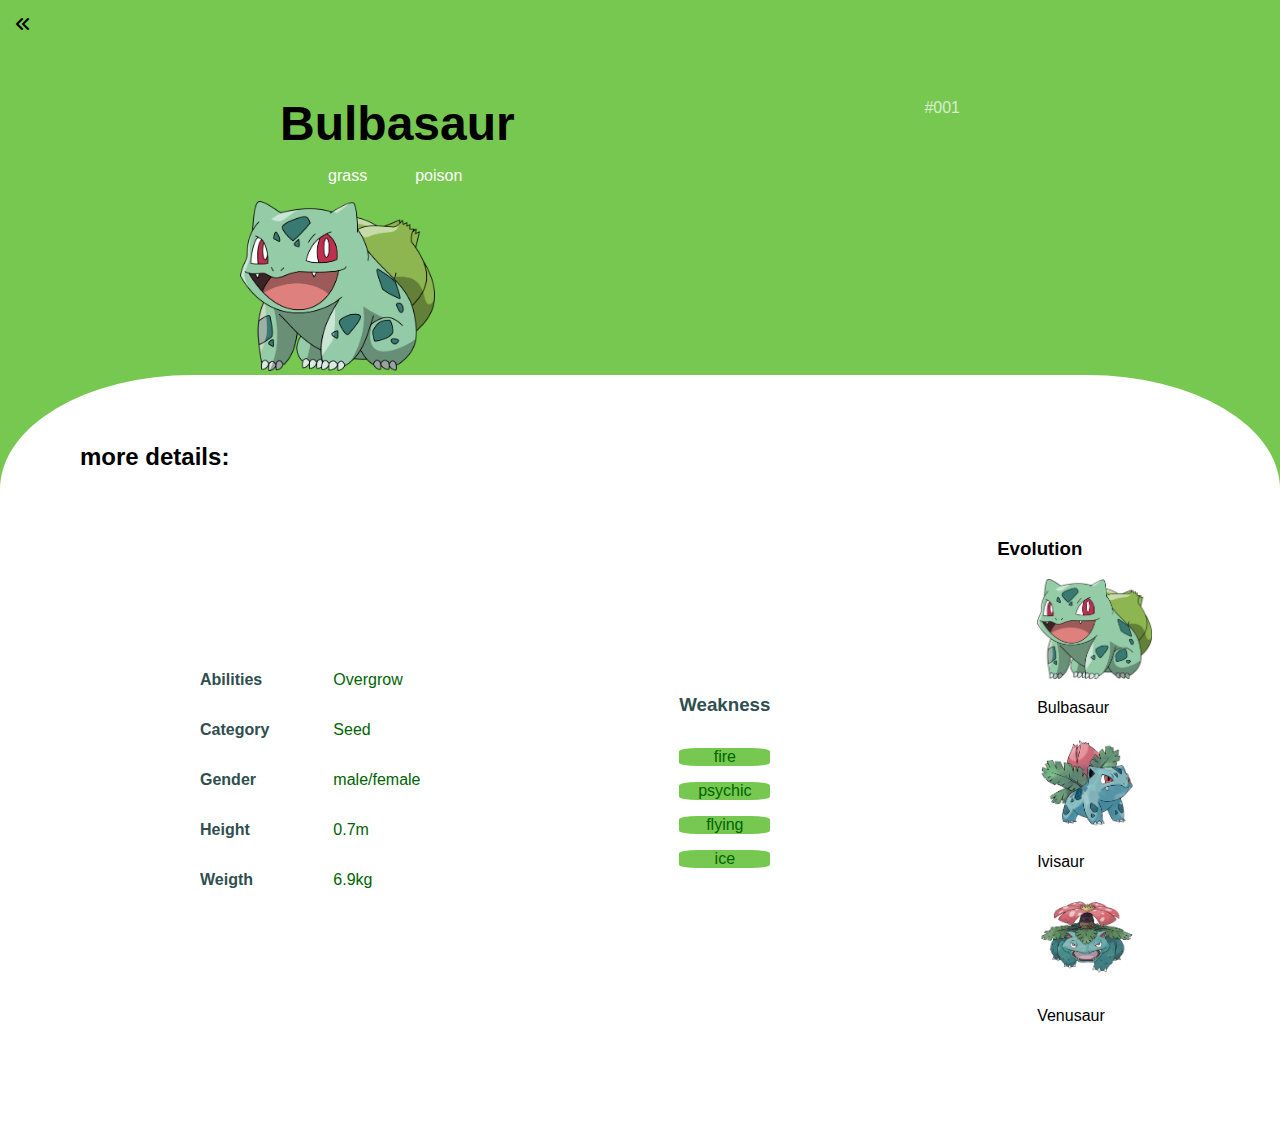
==== pokemonDetail.html @ 1427b0fa "alteraçẽs iniciais desafio da DIO" ====
<!DOCTYPE html>
<html lang="en">
<head>
    <meta charset="UTF-8">
    <meta http-equiv="X-UA-Compatible" content="IE=edge">
    <meta name="viewport" content="width=device-width, initial-scale=1.0">
    <!--icon link-->
    <link rel="stylesheet" href="https://cdnjs.cloudflare.com/ajax/libs/font-awesome/6.0.0-beta3/css/all.min.css">
    
    <link rel="stylesheet" href="assets/css/details.css">
    <title>Details</title>
</head>
<body>
    <i  class="fas fa-angle-double-left"></i>
    <section class="top">
        <ol class="nameAndId">
            <li>
                <h1 class="namePokemon">Bulbasaur</h1>
            </li>
            <li><span class="idPokemon">#001</span></li>
        </ol>
        <ol class="types">
            <li class="type">grass</li>
            <li class="type">poison</li>
        </ol>    
        <img class="pokemonPicture"src="assets/css/pokemonsImg/Bulbasaur.png" alt="Bulbasaur">
    </section>
    

    <section class= "bottom">
        <h2 class="titleDetails">more details:</h2>
        <ol class="datailsContent">
            <li class="datailsTable">
                <ol class="table">
                    <li>
                        <ol class="tableHead">
                            <li class="line">Abilities</li>
                            <li class="line">Category</li>
                            <li class="line">Gender</li>
                            <li class="line">Height</li>
                            <li class="line">Weigth</li>
                        </ol>
                    </li>
                    <li>
                        <ol class="tableData">
                            <li class="line">Overgrow</li>
                            <li class="line">Seed</li>
                            <li class="line">male/female</li>
                            <li class="line">0.7m</li>
                            <li class="line">6.9kg</li>
                        </ol>
                    </li>

                </ol>
            </li>
            <li class="weaknessContent">
                <h3 class="weaknessTitle">Weakness</h3>
                <ol class="weakness">
                    <li class="oneWeakness">fire</li>
                    <li class="oneWeakness">psychic</li>
                    <li class="oneWeakness">flying</li>
                    <li class="oneWeakness">ice</li>
                </ol>
            </li>
            <li class="evolutionContent">
                <h3 class="evolutionTitle">Evolution</h3>
                <ol class="evolution">
                    <li class="pokemonEvolution">
                        <img class="pokemonPictureEvolution" src="assets/css/pokemonsImg/Bulbasaur.png" alt="Bulbasaur">
                        <p>Bulbasaur</p>
                    </li>
                    <li class="pokemonEvolution">
                        <img class="pokemonPictureEvolution" src="assets/css/pokemonsImg/ivysaur.png" alt="Ivisaur">
                        <p>Ivisaur</p>
                    </li>
                    <li class="pokemonEvolution">
                        <img class="pokemonPictureEvolution" src="assets/css/pokemonsImg/venusaur.png" alt="Venusaur">
                        <p>Venusaur</p>
                    </li>

                </ol>
            </li>
        </ol>
        
    </section>


</body>
</html>
---- assets/css/details.css ----
body{
    background-color: #77c850;
    font-family: 'Roboto', sans-serif;
    margin: 0;
}
.top{
    margin:0 15rem;
    
}
.fas {
    margin: 1rem;
}
.nameAndId{
    display: flex;
    flex-direction: row;
    list-style: none;
    align-items: center;
    justify-content: space-between;
}
.namePokemon{
    margin-bottom: 0;
    padding-bottom: 0;
    font-size: 3rem;
    text-transform: capitalize; 
}
.idPokemon{
    margin: 0;
    margin-right: 5rem;
    padding: 0;
    color: #fff;
    opacity: 70%;
}
.types{
    display: flex;
    flex-direction: row;
    list-style: none;
    margin-right: 0;
    text-align: left;
    
}
.type{
    color: #fff;
    font-size: 1rem;
    margin-left: 3rem;
 }

.pokemonPicture{
    max-width: 100%;/*não sair do tamamnho maximo*/
    height: 170px;

}
.bottom{
    background-color: #fff;
    border-radius: 15% 15% 0 0;
    margin: 0;
    padding: 3rem 5rem;
}
.datailsContent{
    padding: 0;
    margin: 3rem;
    list-style: none;
    display: flex;
    flex-direction: row;
    align-items: center;
    justify-content: space-between;
}
.table{
    display: flex;
    flex-direction: row;
    list-style: none;
    margin-right: 0;
    text-align: left;
}
.tableHead{
    list-style: none;
    padding: 1rem;
    font-weight: bolder;
}
.tableHead .line{
    padding: 1rem;
    color: darkslategrey;
}

.tableData{
    list-style: none;
    padding: 1rem;
    color: darkgreen;
}
.tableData .line{
    padding: 1rem;
}
.weaknessTitle{
    color: darkslategrey;
    margin-bottom: 2rem;
}
.weakness{
    list-style: none;
    margin: 0;
    padding: 0;
    text-align: center;
}
.oneWeakness{
    margin-top: 0.5rem;
    margin-bottom: 1rem;
    background-color: #77c850;
    border-radius: 20%;
    color: darkgreen;
}

.evolutionContent{
    align-items: center;
}
.evolution{
    list-style: none;
}
.pokemonPictureEvolution{
    max-width: 100%;/*não sair do tamamnho maximo*/
    height: 100px;
}
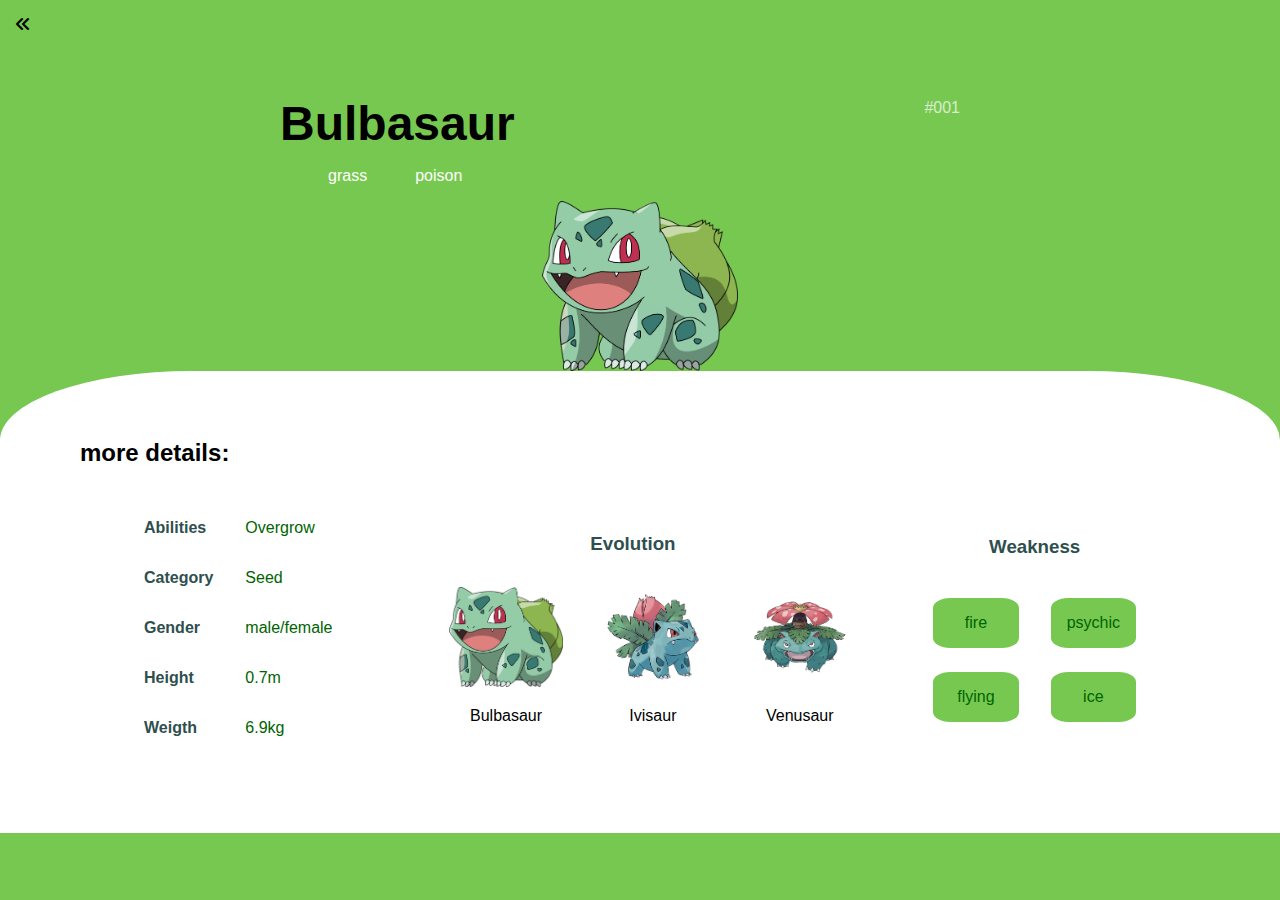
==== commit e6f9e3a2: "desafio dio com css ainda não responsivo" ====
--- a/pokemonDetail.html
+++ b/pokemonDetail.html
@@ -22,8 +22,10 @@
         <ol class="types">
             <li class="type">grass</li>
             <li class="type">poison</li>
-        </ol>    
-        <img class="pokemonPicture"src="assets/css/pokemonsImg/Bulbasaur.png" alt="Bulbasaur">
+        </ol> 
+        <div class="pokemonPicture">
+            <img class="picture" src="assets/css/pokemonsImg/Bulbasaur.png" alt="Bulbasaur">
+        </div>   
     </section>
     
 
@@ -42,7 +44,7 @@
                         </ol>
                     </li>
                     <li>
-                        <ol class="tableData">
+                        <ol id="tableData" class="tableData">
                             <li class="line">Overgrow</li>
                             <li class="line">Seed</li>
                             <li class="line">male/female</li>
@@ -53,19 +55,10 @@
 
                 </ol>
             </li>
-            <li class="weaknessContent">
-                <h3 class="weaknessTitle">Weakness</h3>
-                <ol class="weakness">
-                    <li class="oneWeakness">fire</li>
-                    <li class="oneWeakness">psychic</li>
-                    <li class="oneWeakness">flying</li>
-                    <li class="oneWeakness">ice</li>
-                </ol>
-            </li>
-            <li class="evolutionContent">
-                <h3 class="evolutionTitle">Evolution</h3>
-                <ol class="evolution">
-                    <li class="pokemonEvolution">
+            <li  class="evolutionContent">
+                <h3 class="titleDetail">Evolution</h3>
+                <ol id ="evolution" class="evolution">
+                    <li  class="pokemonEvolution">
                         <img class="pokemonPictureEvolution" src="assets/css/pokemonsImg/Bulbasaur.png" alt="Bulbasaur">
                         <p>Bulbasaur</p>
                     </li>
@@ -77,7 +70,16 @@
                         <img class="pokemonPictureEvolution" src="assets/css/pokemonsImg/venusaur.png" alt="Venusaur">
                         <p>Venusaur</p>
                     </li>
-
+    
+                </ol>
+            </li>
+            <li class="weaknessContent">
+                <h3 class="titleDetail">Weakness</h3>
+                <ol class="weakness">
+                    <li class="oneWeakness">fire</li>
+                    <li class="oneWeakness">psychic</li>
+                    <li class="oneWeakness">flying</li>
+                    <li class="oneWeakness">ice</li>
                 </ol>
             </li>
         </ol>
--- a/assets/css/details.css
+++ b/assets/css/details.css
@@ -45,9 +45,12 @@
  }
 
 .pokemonPicture{
+    display: flex;
+    justify-content:center;
+}
+.picture{
     max-width: 100%;/*não sair do tamamnho maximo*/
     height: 170px;
-
 }
 .bottom{
     background-color: #fff;
@@ -57,18 +60,19 @@
 }
 .datailsContent{
     padding: 0;
-    margin: 3rem;
+    margin: 1rem 3rem 1rem 3rem;
     list-style: none;
     display: flex;
     flex-direction: row;
     align-items: center;
-    justify-content: space-between;
+    justify-content:space-between;
 }
 .table{
     display: flex;
     flex-direction: row;
     list-style: none;
-    margin-right: 0;
+    margin: 0;
+    padding: 0;
     text-align: left;
 }
 .tableHead{
@@ -77,7 +81,7 @@
     font-weight: bolder;
 }
 .tableHead .line{
-    padding: 1rem;
+    padding: 1rem 0 1rem  0;
     color: darkslategrey;
 }
 
@@ -87,9 +91,10 @@
     color: darkgreen;
 }
 .tableData .line{
-    padding: 1rem;
+    padding:  1rem 0 1rem  0;
 }
-.weaknessTitle{
+.titleDetail{
+    text-align: center;
     color: darkslategrey;
     margin-bottom: 2rem;
 }
@@ -98,22 +103,33 @@
     margin: 0;
     padding: 0;
     text-align: center;
+    justify-content: center;
+    display: grid;/*alinhamento em colunas*/
+    grid-template-columns: 1fr 1fr;/*1frame por um frame, divide a tela em 1 frame apenas*/
+
 }
 .oneWeakness{
-    margin-top: 0.5rem;
-    margin-bottom: 1rem;
+    margin: 0.5rem 1rem 1rem 1rem;
+    padding: 1rem;
     background-color: #77c850;
     border-radius: 20%;
     color: darkgreen;
 }
 
 .evolutionContent{
-    align-items: center;
+    text-align: center;
 }
 .evolution{
-    list-style: none;
+    /*display: flex;
+    flex-direction: row;
+    */list-style: none;
+    justify-content: center;
+    display: grid;/*alinhamento em colunas*/
+    grid-template-columns: 1fr 1fr 1fr; 
 }
 .pokemonPictureEvolution{
     max-width: 100%;/*não sair do tamamnho maximo*/
     height: 100px;
+    padding-right: 1rem;
+    padding-left: 1rem;
 }